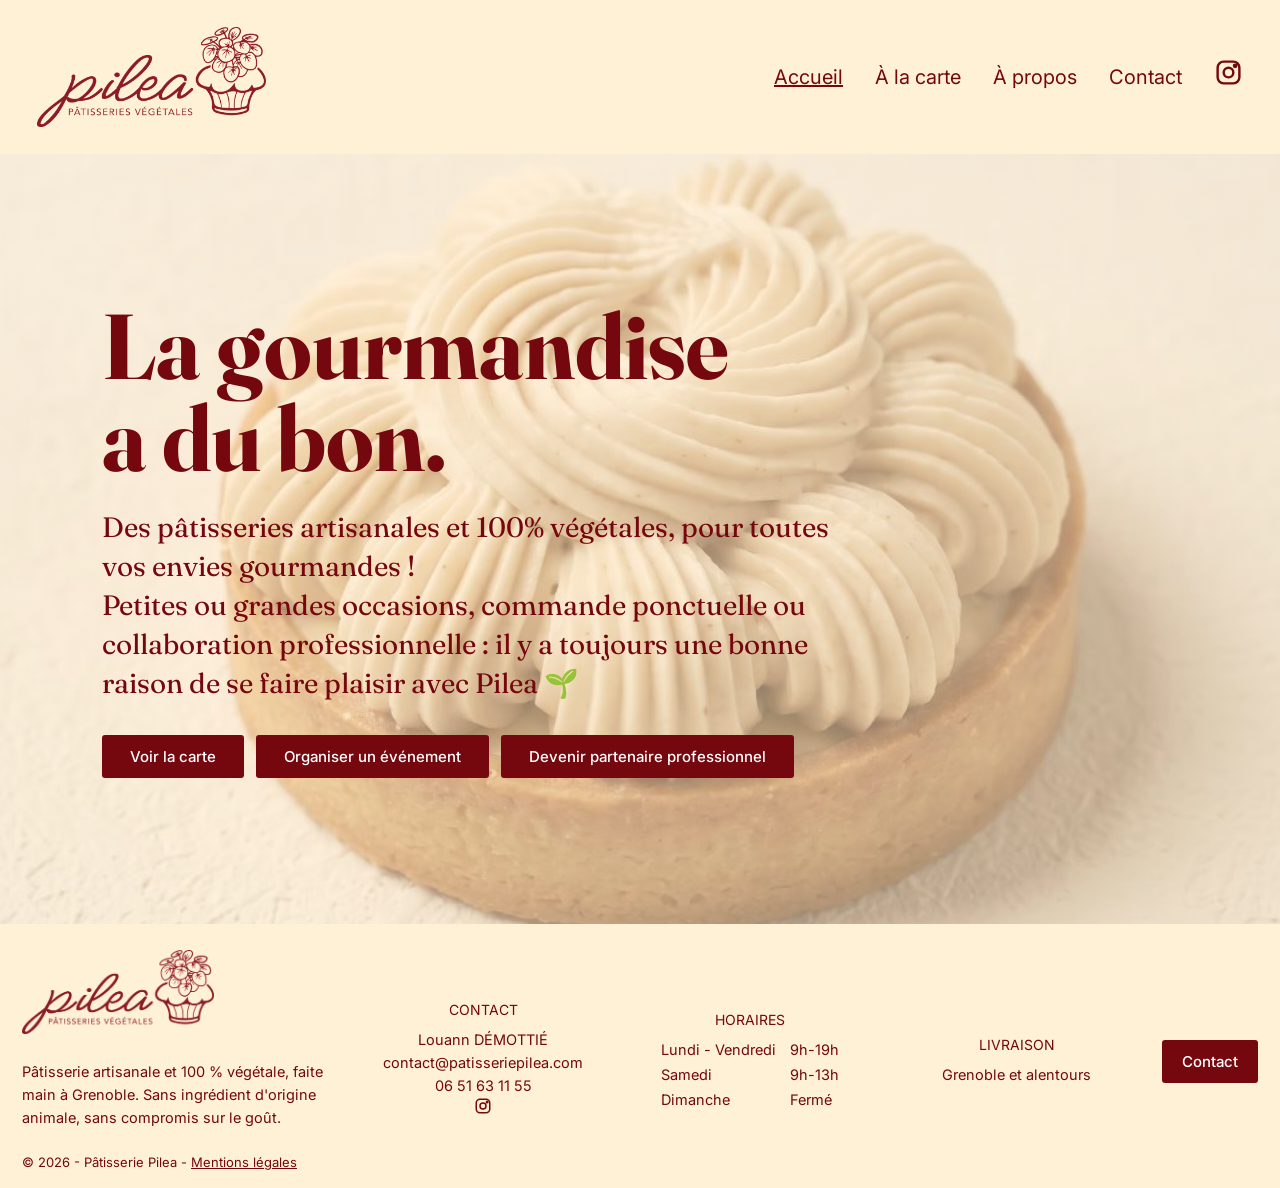
==== index.html @ 9539a6a5 "Add files via upload" ====
<!DOCTYPE html>
<html lang="fr">
<head>
  <meta charset="utf-8">
  <meta name="viewport" content="width=device-width, initial-scale=1, viewport-fit=cover">
  <title>Pâtisserie Pilea - Accueil</title>
  <link rel="stylesheet" href="https://fonts.googleapis.com/css2?family=Fraunces:opsz,wght@9..144,400;9..144,600;9..144,700&family=Inter:wght@400;500;600&display=swap">
  <link rel="stylesheet" href="style.css">
  <link rel="icon" href="favicon.ico" sizes="any">
  <link rel="icon" type="image/png" sizes="32x32" href="favicon-32.png">
  <link rel="icon" type="image/png" sizes="192x192" href="favicon-192.png">
  <link rel="apple-touch-icon" href="apple-touch-icon.png">
</head>
<body data-default-page="accueil">
  <header>
    <a class="logo" href="index.html#accueil" aria-label="Pâtisserie Pilea – retour à l'accueil"><img src="images/logo-pilea.png" alt="Pilea – Pâtisseries végétales"></a>
    <nav>
      <a href="index.html#accueil" data-p="accueil">Accueil</a>
      <a href="carte.html#carte" data-p="carte">À la carte</a>
      <a href="propos.html#apropos" data-p="apropos">À propos</a>
      <a href="contact.html#contact" data-p="contact">Contact</a>
      <a class="ig" href="https://www.instagram.com/patisserie_pilea/" aria-label="Instagram" target="_blank" rel="noopener">
        <svg viewBox="0 0 24 24" fill="none" stroke="currentColor" stroke-width="2">
          <rect x="3" y="3" width="18" height="18" rx="5"/>
          <circle cx="12" cy="12" r="4"/>
          <circle cx="17.5" cy="6.5" r="1" fill="currentColor"/>
        </svg>
      </a>
    </nav>
  </header>

  <main>
    <section class="page hero" id="accueil">
      <h1>La gourmandise<br>a du bon.</h1>
      <p>Des pâtisseries artisanales et 100% végétales, pour toutes vos envies gourmandes !<br>Petites ou grandes occasions, commande ponctuelle ou collaboration professionnelle : il y a toujours une bonne raison de se faire plaisir avec Pilea 🌱</p>
      <div class="hero-btns">
        <a class="btn" href="carte.html#carte">Voir la carte</a>
        <a class="btn" href="contact.html#contact">Organiser un événement</a>
        <a class="btn" href="contact.html#contact">Devenir partenaire professionnel</a>
      </div>
    </section>

    <section class="page" id="carte">
      <div class="menu">
        <h1 class="title" style="padding-bottom:18px">À la carte</h1>
        <p class="intro">Tarifs affichés pour la vente aux particuliers.<br>Pour les <b>professionnels</b>, merci de <b>prendre contact</b> avec moi pour recevoir le <b>catalogue B2B</b>.</p>
        <div class="carte-layout">
          <nav class="carte-nav" aria-label="Sections de la carte">
            <button type="button" data-s="all" class="on" aria-current="true">Voir tout</button>
            <button type="button" data-s="0">Gâteaux de voyage</button>
            <button type="button" data-s="1">Pâtisseries fraîches</button>
            <button type="button" data-s="2">Douceurs à tartiner</button>
            <button type="button" data-s="3">Tartes de saison</button>
          </nav>
          <div class="carte-content all">
          <section class="carte-sec" data-s="0">
            <h2>Les gâteaux de voyage</h2>
            <div class="grid" id="g1"></div>
            <div class="next-wrap"><span>Suivant</span><button type="button" class="btn next" data-go="1">Pâtisseries fraîches</button></div>
          </section>
          <section class="carte-sec" data-s="1">
            <h2>Les pâtisseries fraîches</h2>
            <div class="grid" id="g2"></div>
            <div class="next-wrap"><span>Suivant</span><button type="button" class="btn next" data-go="2">Douceurs à tartiner</button></div>
          </section>
          <section class="carte-sec" data-s="2">
            <h2>Les douceurs à tartiner</h2>
            <div class="grid" id="g4"></div>
            <div class="next-wrap"><span>Suivant</span><button type="button" class="btn next" data-go="3">Tartes de saison</button></div>
          </section>
          <section class="carte-sec" data-s="3">
            <h2>Les tartes de saison</h2>
            <div class="grid" id="g3"></div>
          </section>
          </div>
        </div>
      </div>
    </section>

    <section class="page" id="apropos">
      <div class="band"><h1 class="title">À propos</h1></div>
      <div class="split">
        <img data-k="piping" alt="Dressage d'une crème à la poche">
        <div class="txt" style="background:var(--bg)">
          <h2>L'univers de Pilea</h2>
          <p>Le Pilea est une plante qui grandit et se multiplie, symbole de mon envie de faire de Pâtisserie Pilea un <b>projet vivant</b>, appelé à grandir et <b>se partager</b>.</p>
          <p>Titulaire du CAP Pâtissier, j'ai exploré différents univers, de la boulangerie traditionnelle au coffee shop vegan, en passant par la restauration et la production à grande échelle. Ces expériences ont nourri une même envie : créer une pâtisserie qui ait du sens, <b>sans renoncer au plaisir</b>.</p>
          <p>Végétarienne pour des raisons éthiques et écologiques, j'ai découvert la pâtisserie végétale avec curiosité, mais aussi quelques appréhensions. Pourtant, j'ai vite réalisé qu'elle pouvait être tout aussi gourmande que la pâtisserie traditionnelle, et parfois même davantage ! <b>Se faire plaisir</b> tout en étant <b>en accord avec mes convictions</b>, c'est possible.</p>
        </div>
      </div>
      <div class="split band">
        <div class="txt">
          <h2 style="font-weight:400">La pâtisserie végétale :<br><b style="font-weight:700">un terrain de jeu infini</b></h2>
          <p>Avec un peu de curiosité et beaucoup de gourmandise, la pâtisserie végétale est illimitée et sans compromis.</p>
          <p>Pilea Pâtisserie, c'est <b>partager cette conviction avec vous</b>, une création après l'autre.</p>
        </div>
        <img data-k="brownie" alt="Brownies vegan">
      </div>
    </section>

    <section class="page" id="contact">
      <div class="split band">
        <form id="f">
          <label for="n">Nom *</label><input id="n" type="text" required>
          <label for="e">E-mail *</label><input id="e" type="email" required>
          <label for="t">Téléphone *</label><input id="t" type="tel" required>
          <label>Type de demande *</label>
          <div class="radios">
            <label><input type="radio" name="r" value="Particulier" required>Particulier</label>
            <label><input type="radio" name="r" value="Professionnel">Professionnel</label>
            <label><input type="radio" name="r" value="Événement">Événement</label>
          </div>
          <label for="m">Demande</label><textarea id="m" rows="5"></textarea>
          <button class="send" type="submit">Envoyer</button>
          <p id="msg" role="status" style="margin:10px 0 0"></p>
        </form>
        <img data-k="fraises" alt="Tartelettes aux fraises">
      </div>
    </section>

    <section class="page legal-wrap" id="mentions">
      <h1 class="title">Mentions légales &amp; Confidentialité</h1>
      <div class="legal">
        <p>Conformément à l'article 6 de la loi n° 2004-575 du 21 juin 2004 pour la confiance dans l'économie numérique (LCEN), voici les informations légales relatives au site <b>patisseriepilea.com</b>.</p>

        <h2>1. Éditeur du site</h2>
        <ul>
          <li>Dénomination commerciale : Pâtisserie Pilea</li>
          <li>Forme juridique : Entrepreneur individuel (EI) – micro-entreprise</li>
          <li>Nom &amp; prénom de l'entrepreneur : Louann Démottié</li>
          <li>Activité : pâtisserie artisanale 100 % végétale</li>
          <li>Adresse du siège / domicile professionnel : Boulevard Clémenceau, 38100 Grenoble, France</li>
          <li>SIREN / SIRET : 132 285 040 / 132 285 040 00011</li>
          <li>Immatriculation au Répertoire des métiers : 132 285 040 RM 38</li>
          <li>TVA : TVA non applicable, art. 293 B du Code général des impôts (CGI)</li>
          <li>Téléphone : 06 51 63 11 55</li>
          <li>Adresse e-mail : <a href="mailto:contact@patisseriepilea.com">contact@patisseriepilea.com</a></li>
          <li>Site web : <a href="https://patisseriepilea.com">https://patisseriepilea.com</a></li>
        </ul>

        <h2>2. Directeur de la publication</h2>
        <ul>
          <li>Louann Démottié, entrepreneur individuel, éditrice du site.</li>
          <li>Contact : <a href="mailto:contact@patisseriepilea.com">contact@patisseriepilea.com</a></li>
        </ul>

        <h2>3. Hébergement et nom de domaine</h2>
        <ul>
          <li>Hébergeur : GitHub, Inc. (service GitHub Pages)</li>
          <li>Adresse : 88 Colin P. Kelly Jr. Street, San Francisco, CA 94107, États-Unis</li>
          <li>Téléphone : +1 877 448 4820</li>
          <li>Site web : <a href="https://pages.github.com">https://pages.github.com</a></li>
          <li>Nom de domaine et messagerie : OVH SAS, 2 rue Kellermann, 59100 Roubaix, France – <a href="https://www.ovhcloud.com">https://www.ovhcloud.com</a></li>
        </ul>

        <h2>4. Propriété intellectuelle</h2>
        <p>L'ensemble des contenus de ce site (textes, photographies, visuels, logo, mise en page) est protégé par le droit d'auteur. Sauf mention contraire, tous droits sont réservés à Pâtisserie Pilea. Toute reproduction, représentation, modification ou diffusion, totale ou partielle, sans autorisation écrite préalable est interdite.</p>

        <h2>5. Protection des données personnelles (RGPD)</h2>
        <p>Conformément au Règlement général sur la protection des données (RGPD) et à la loi « Informatique et Libertés » du 6 janvier 1978 modifiée :</p>
        <ul>
          <li>Responsable du traitement : Pâtisserie Pilea, représentée par Louann Démottié (<a href="mailto:contact@patisseriepilea.com">contact@patisseriepilea.com</a>).</li>
          <li>Données collectées : via le formulaire de contact, votre nom, votre adresse e-mail, votre numéro de téléphone, le type de demande et le contenu de votre message.</li>
          <li>Finalités : répondre à vos demandes, établir des devis et des contrats, et assurer le suivi de la relation client.</li>
          <li>Base légale : votre consentement (envoi volontaire du formulaire) et, lorsque vous demandez un devis ou une commande, l'exécution de mesures précontractuelles prises à votre demande.</li>
          <li>Conservation : les données sont conservées le temps nécessaire au traitement de votre demande, puis au maximum 3 ans après le dernier contact pour les prospects, ou selon les obligations légales pour les documents comptables.</li>
          <li>Destinataires : aucune donnée personnelle n'est vendue ni cédée à des tiers. Elles sont accessibles uniquement à Pâtisserie Pilea et à ses prestataires techniques strictement nécessaires : le service d'acheminement du formulaire (FormSubmit) et la messagerie OVH. Certains prestataires peuvent être situés hors de l'Union européenne ; les transferts sont alors encadrés conformément au RGPD.</li>
          <li>Vos droits : vous disposez d'un droit d'accès, de rectification, d'effacement, de limitation du traitement, d'opposition, de portabilité de vos données, ainsi que du droit de retirer votre consentement à tout moment et de définir des directives sur le sort de vos données après votre décès. Pour exercer ces droits, écrivez à : <a href="mailto:contact@patisseriepilea.com">contact@patisseriepilea.com</a>. Une réponse vous sera apportée dans un délai maximal d'un mois.</li>
          <li>Réclamation : si vous estimez que vos droits ne sont pas respectés, vous pouvez adresser une réclamation à la CNIL (Commission nationale de l'informatique et des libertés), 3 place de Fontenoy, TSA 80715, 75334 Paris Cedex 07, sur <a href="https://www.cnil.fr">cnil.fr</a>.</li>
        </ul>

        <h2>6. Cookies et services tiers</h2>
        <ul>
          <li>Ce site n'utilise aucun cookie publicitaire, de suivi ou de mesure d'audience.</li>
          <li>Les polices de caractères sont chargées depuis le service Google Fonts, ce qui transmet votre adresse IP à Google lors de la consultation du site.</li>
          <li>Comme tout hébergeur, GitHub peut enregistrer des données techniques de connexion (adresse IP, date et heure de consultation).</li>
          <li>Le site contient des liens vers des sites tiers (par exemple Instagram), dont Pâtisserie Pilea n'est pas responsable du contenu ni des pratiques de confidentialité.</li>
        </ul>

        <h2>7. Médiation de la consommation</h2>
        <p>Conformément aux articles L.611-1 et suivants du Code de la consommation, tout consommateur a le droit de recourir gratuitement à un médiateur de la consommation en vue de la résolution amiable d'un litige qui l'oppose à un professionnel. Médiateur désigné : [nom, adresse postale et site web du médiateur à compléter].</p>

        <h2>8. Droit applicable</h2>
        <p>Le présent site et ses mentions légales sont soumis au droit français. Pour toute question relative à ces mentions, vous pouvez écrire à <a href="mailto:contact@patisseriepilea.com">contact@patisseriepilea.com</a>.</p>
        <p>Dernière mise à jour : 12 novembre 2026.</p>
      </div>
    </section>
  </main>

  <footer>
    <div>
      <a class="logo" href="index.html#accueil" aria-label="Pâtisserie Pilea – retour à l'accueil"><img src="images/logo-pilea.png" alt="Pilea – Pâtisseries végétales"></a>
      <p>Pâtisserie artisanale et 100 % végétale, faite main à Grenoble. Sans ingrédient d'origine animale, sans compromis sur le goût.</p>
    </div>
    <div class="c">
      <h4>CONTACT</h4>
      Louann DÉMOTTIÉ<br>
      <a href="mailto:contact@patisseriepilea.com" style="text-decoration:none">contact@patisseriepilea.com</a><br>
      06 51 63 11 55<br>
      <a class="ig" href="https://www.instagram.com/patisserie_pilea/" aria-label="Instagram" target="_blank" rel="noopener">
        <svg viewBox="0 0 24 24" fill="none" stroke="currentColor" stroke-width="2">
          <rect x="3" y="3" width="18" height="18" rx="5"/>
          <circle cx="12" cy="12" r="4"/>
          <circle cx="17.5" cy="6.5" r="1" fill="currentColor"/>
        </svg>
      </a>
    </div>
    <div>
      <h4>HORAIRES</h4>
      <div class="hrs">
        <span>Lundi - Vendredi</span><span>9h-19h</span>
        <span>Samedi</span><span>9h-13h</span>
        <span>Dimanche</span><span>Fermé</span>
      </div>
    </div>
    <div class="c">
      <h4>LIVRAISON</h4>Grenoble et alentours
    </div>
    <a class="btn fbtn" href="contact.html#contact">Contact</a>
    <div class="copy">© 2026 - Pâtisserie Pilea - <a href="index.html#mentions">Mentions légales</a></div>
  </footer>

  <script src="script.js"></script>
</body>
</html>
---- style.css ----
:root {
--bg: #FFFAF2;
--cream: #FFF1D6;
--wine: #75070F;
--rose: #EFC6C6;
--soft: #9B3A40;
color-scheme: light;
box-sizing: border-box;
padding-top: env(safe-area-inset-top, 0px);
padding-bottom: env(safe-area-inset-bottom, 0px);
}

html {
scroll-padding-top: env(safe-area-inset-top, 0px);
}

*, *:before, *:after {
box-sizing: inherit;
}

body {
margin: 0;
background: var(--bg);
color: var(--wine);
font: 16px/1.6 Inter, Arial, sans-serif;
}

h1, h2, h3, .logo {
font-family: Fraunces, Georgia, serif;
margin: 0;
}

a {
color: inherit;
}

header {
background: var(--cream);
display: flex;
justify-content: space-between;
align-items: center;
gap: 16px;
flex-wrap: wrap;
padding: 27px 37px;
}

.logo {
font-size: 48px;
font-weight: 700;
text-decoration: none;
line-height: 1.1;
display: block;
}

.logo img {
display: block;
height: 100px;
width: auto;
max-width: 100%;
}

.tag {
font: 500 16px Inter;
letter-spacing: .2em;
text-transform: uppercase;
display: block;
}

nav {
display: flex;
gap: 32px;
align-items: center;
font-size: 20px;
}

nav a {
text-decoration: none;
}

nav a.on {
text-decoration: underline;
}

nav svg, .ig svg {
width: 29px;
height: 29px;
}

.page:not(.on) {
display: none;
}

.page.on {
display: block;
}

.band {
background: var(--wine);
color: #fff;
}

.hero {
background: var(--cream) center 35%/cover no-repeat;
min-height: max(calc(100vh - 130px), 60vw);
min-height: max(calc(100svh - 130px), 60vw);
flex-direction: column;
justify-content: center;
padding: 64px 8vw;
}

.hero.on {
display: flex;
}

.hero h1 {
font-size: clamp(38px, 8vw, 92px);
line-height: 1;
font-weight: 700;
}

.hero p {
font: 400 clamp(20px, 2.6vw, 28px)/1.4 Fraunces, serif;
max-width: 26em;
margin: 24px 0 32px;
}

.btn {
display: inline-block;
background: var(--wine);
color: #fff;
border: 0;
padding: 12px 28px;
font: 500 15px Inter;
border-radius: 3px;
text-decoration: none;
cursor: pointer;
align-self: flex-start;
}

.hero-btns {
display: flex;
flex-wrap: wrap;
gap: 12px;
}

.btn:focus-visible, input:focus-visible, textarea:focus-visible, nav a:focus-visible {
outline: 2px solid var(--rose);
outline-offset: 2px;
}

.title {
font-size: clamp(36px, 5vw, 52px);
text-align: center;
padding: 42px 16px;
font-weight: 700;
}

.split {
display: grid;
grid-template-columns: 1fr 1fr;
}

.split > * {
min-height: 340px;
}

.split img {
width: 100%;
height: 100%;
object-fit: cover;
display: block;
}

.txt {
display: flex;
flex-direction: column;
justify-content: center;
align-items: center;
text-align: center;
padding: 40px 8%;
gap: 14px;
}

.txt p {
margin: 0;
max-width: 34em;
}

.txt h2 {
font-size: clamp(28px, 3.4vw, 40px);
}

.txt p {
font-size: 17px;
line-height: 1.55;
}

#apropos .band .title {
padding: 22px 16px;
}

.menu {
max-width: 1360px;
margin: 0 auto;
padding: 0 24px 60px;
text-align: center;
}

.menu .intro {
color: var(--soft);
font-weight: 600;
font-size: 18px;
margin: 0 0 6px;
}

.menu h2 {
font-size: 28px;
margin-top: 44px;
margin-bottom: 28px;
}

.menu .sub {
color: var(--soft);
font-size: 14px;
max-width: 50em;
margin: 4px auto 20px;
}

.grid {
display: grid;
grid-template-columns: repeat(auto-fill, minmax(250px, 1fr));
gap: 22px;
text-align: left;
}

/* Menu de la carte : liste de sections à gauche, produits à droite */
.carte-layout {
display: grid;
grid-template-columns: 210px 1fr;
gap: 0 28px;
text-align: left;
margin-top: 28px;
}

.carte-nav {
display: flex;
flex-direction: column;
align-items: flex-start;
gap: 6px;
align-self: start;
position: sticky;
top: 20px;
padding: 4px 18px 4px 0;
border-right: 1px dotted var(--wine);
min-height: 260px;
}

.carte-nav button {
background: none;
border: 0;
padding: 7px 0;
color: var(--wine);
font: 400 18px/1.3 Inter, Arial, sans-serif;
text-align: left;
cursor: pointer;
}

.carte-nav button:hover {
text-decoration: underline;
}

.carte-nav button.on {
font-weight: 700;
}

.carte-nav button:focus-visible, .next:focus-visible {
outline: 2px solid var(--rose);
outline-offset: 2px;
}

.carte-content .carte-sec:first-child h2, .carte-content:not(.all) h2 {
margin-top: 0;
}

.carte-content h2 {
text-align: left;
}

.next-wrap {
display: flex;
flex-direction: column;
align-items: center;
gap: 10px;
padding: 36px 0 10px;
font-size: 17px;
}

.next-wrap .next {
align-self: center;
padding: 16px 28px;
font-size: 18px;
}

.carte-content.all .next-wrap {
display: none;
}

/* Cartes produits : même espacements qu'avant, mais sans bulle ni encadré */
.card {
display: flex;
flex-direction: column;
align-items: flex-start;
gap: 8px;
background: none;
border: 0;
border-radius: 0;
padding: 0 0 22px;
}

.card img {
display: block;
width: 100%;
aspect-ratio: 1;
object-fit: cover;
border-radius: 0;
}

.card h3 {
font-size: 18px;
margin-top: 6px;
}

.card p {
margin: 0;
font-size: 14.5px;
}

/* Espace entre le libellé (ex. « Lot de 6 ») et son prix */
.card p b {
margin-left: 14px;
}

.badge {
background: var(--rose);
border-radius: 99px;
padding: 2px 13px;
font-size: 13px;
}

.price {
font-weight: 600;
}

form {
display: flex;
flex-direction: column;
gap: 6px;
padding: 36px 8%;
font-size: 15px;
}

label {
margin-top: 12px;
}

input[type=text], input[type=email], input[type=tel], textarea {
width: 100%;
background: transparent;
border: 1px solid rgba(255, 255, 255, .45);
color: #fff;
padding: 11px;
font: inherit;
font-size: 16px;
}

.radios {
display: flex;
gap: 22px;
flex-wrap: wrap;
}

.radios label {
margin: 0;
display: flex;
gap: 7px;
align-items: center;
}

.send {
background: var(--bg);
color: var(--wine);
border: 0;
padding: 11px;
margin-top: 20px;
font: inherit;
cursor: pointer;
}

.legal {
max-width: 900px;
margin: 0 auto;
padding: 40px 24px 70px;
font-size: 15px;
color: #fff;
}

.legal h2 {
font: 600 16px Inter;
margin: 26px 0 8px;
}

.legal ul {
margin: 0;
padding-left: 22px;
}

.legal-wrap {
background: var(--wine);
}

.legal-wrap .title {
color:#fff2db;
text-align: left;
max-width: 900px;
margin: 0 auto;
padding: 42px 24px 0;
}

footer {
background: var(--cream);
display: grid;
grid-template-columns: 1.3fr 1fr 1fr 1fr auto;
gap: 24px;
align-items: start;
padding: 26px 22px 16px;
font-size: 14.5px;
}

footer h4 {
font: 400 14px Inter;
margin: 0 0 10px;
text-align: center;
}

footer .logo img {
height: 84px;
margin-bottom: 26px;
}

footer .ig svg {
width: 18px;
height: 18px;
}

footer p {
margin: 6px 0 0;
}

.c {
text-align: center;
}

.hrs {
display: grid;
grid-template-columns: auto auto;
gap: 2px 14px;
justify-content: center;
}

.copy {
grid-column: 1/-1;
font-size: 13px;
}

/* Bandeau du bas (ordinateur) : copyright sous le texte à gauche,
   Contact / Horaires / Livraison / bouton centrés verticalement */
@media (min-width: 761px) {
#apropos {
--blk: clamp(480px, calc(100svh - 330px), 640px);
}
#apropos .split > img {
height: var(--blk);
min-height: 0;
}
#apropos .split > .txt {
min-height: var(--blk);
padding: 28px 6%;
}
#apropos .txt {
gap: 12px;
}
#apropos .txt p {
font-size: clamp(15px, 1.2vw, 17px);
line-height: 1.5;
}
#apropos .txt h2 {
font-size: clamp(26px, 2.8vw, 36px);
}
footer {
row-gap: 0;
}
footer > div:nth-child(1) {
grid-column: 1;
grid-row: 1;
}
footer > .copy {
grid-column: 1;
grid-row: 2;
margin-top: 22px;
}
footer > div:nth-child(n+2):not(.copy), footer > .fbtn {
grid-row: 1 / span 2;
align-self: center;
}
}

.fbtn {
padding: 12px 20px;
}

@media(max-width: 760px) {
.carte-layout {
grid-template-columns: 1fr;
gap: 0;
margin-top: 18px;
}
.carte-nav {
position: static;
flex-direction: row;
flex-wrap: wrap;
gap: 6px 8px;
padding: 0 0 16px;
min-height: 0;
border-right: 0;
border-bottom: 1px dotted var(--wine);
margin-bottom: 20px;
}
.carte-nav button {
padding: 8px 14px;
font-size: 15px;
border: 1px solid var(--wine);
border-radius: 99px;
}
.carte-nav button.on {
background: var(--wine);
color: #fff;
}
.next-wrap .next {
font-size: 16px;
padding: 14px 20px;
}
.hero-btns {
display: grid;
grid-template-columns: repeat(3, 1fr);
gap: 8px;
}
.hero-btns .btn {
align-self: stretch;
display: flex;
align-items: center;
justify-content: center;
text-align: center;
padding: 12px 6px;
font-size: 13px;
line-height: 1.25;
min-height: 52px;
}
header {
justify-content: center;
text-align: center;
padding: 18px 14px;
}
.logo img {
height: 62px;
}
footer .logo img {
height: 70px;
}
.tag {
font-size: 10.5px;
letter-spacing: .12em;
}
nav {
gap: 10px 18px;
flex-wrap: wrap;
font-size: 16px;
justify-content: center;
}
.hero {
padding: 48px 6vw;
background-position: 50% center;
}
.split > * {
min-height: 240px;
}
#apropos .split > img {
height: auto;
min-height: 0;
aspect-ratio: 4 / 3;
}
#apropos .split > .txt {
min-height: 0;
padding: 36px 7%;
}
.txt p {
font-size: 16px;
}
.txt {
padding: 32px 7%;
}
form {
padding: 28px 6%;
}
.menu {
padding: 0 14px 50px;
}
.split {
grid-template-columns: 1fr;
}
footer {
grid-template-columns: 1fr;
}
.fbtn {
justify-self: start;
}
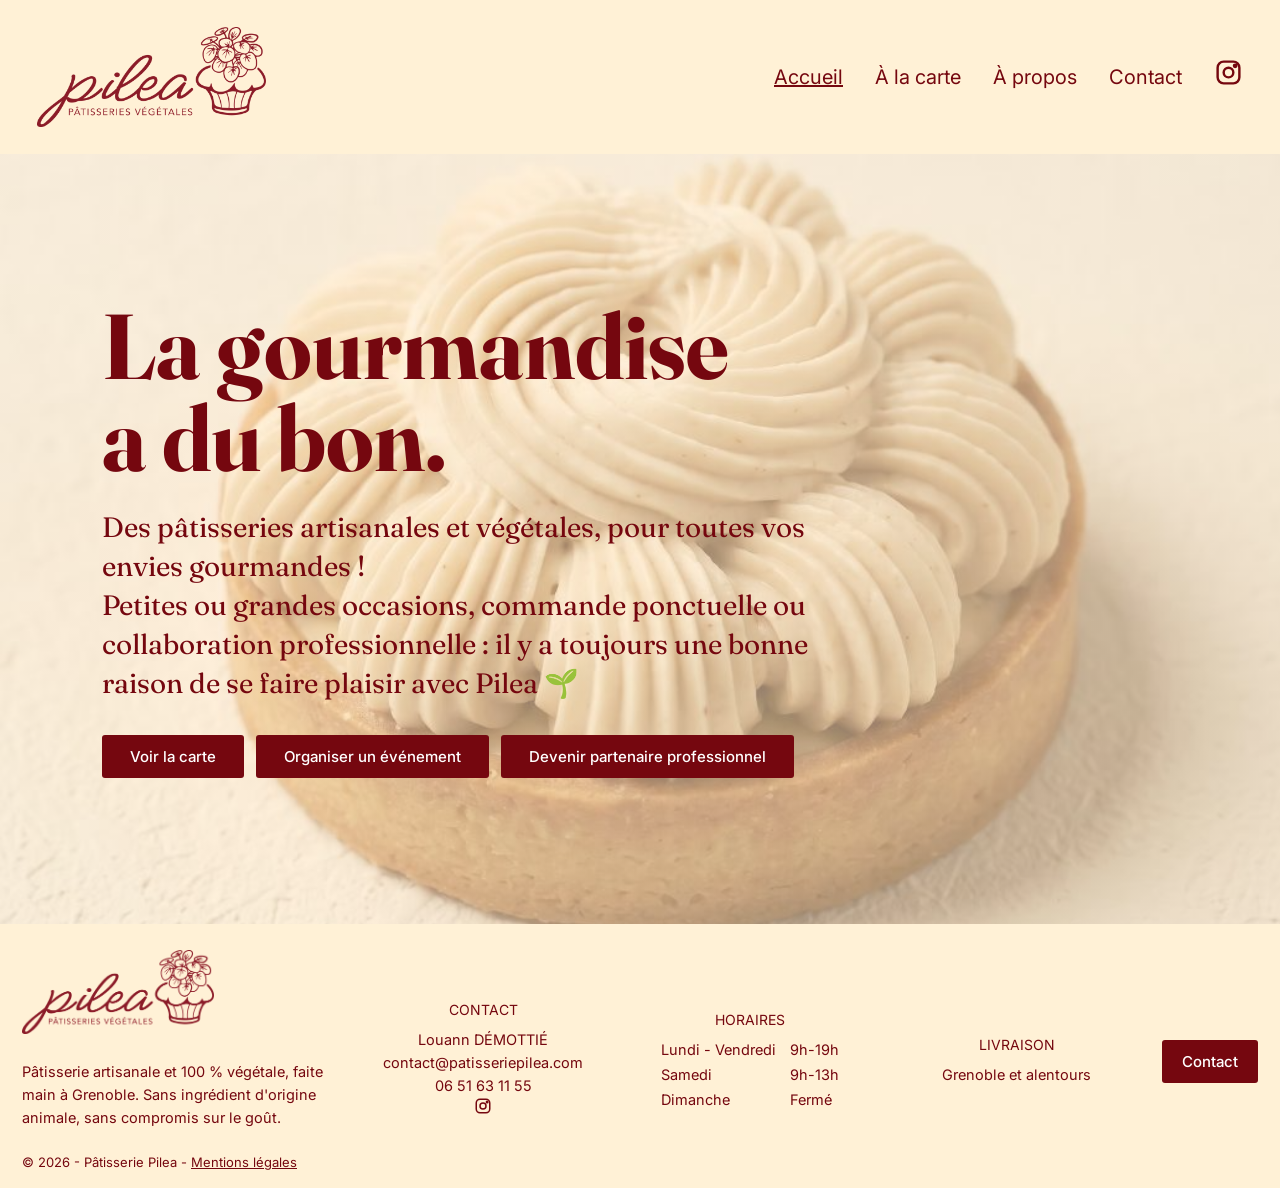
==== commit d9500d85: "Update index.html" ====
--- a/index.html
+++ b/index.html
@@ -32,7 +32,7 @@
   <main>
     <section class="page hero" id="accueil">
       <h1>La gourmandise<br>a du bon.</h1>
-      <p>Des pâtisseries artisanales et 100% végétales, pour toutes vos envies gourmandes !<br>Petites ou grandes occasions, commande ponctuelle ou collaboration professionnelle : il y a toujours une bonne raison de se faire plaisir avec Pilea 🌱</p>
+      <p>Des pâtisseries artisanales et végétales, pour toutes vos envies gourmandes !<br>Petites ou grandes occasions, commande ponctuelle ou collaboration professionnelle : il y a toujours une bonne raison de se faire plaisir avec Pilea 🌱</p>
       <div class="hero-btns">
         <a class="btn" href="carte.html#carte">Voir la carte</a>
         <a class="btn" href="contact.html#contact">Organiser un événement</a>
@@ -42,34 +42,40 @@
 
     <section class="page" id="carte">
       <div class="menu">
-        <h1 class="title" style="padding-bottom:18px">À la carte</h1>
-        <p class="intro">Tarifs affichés pour la vente aux particuliers.<br>Pour les <b>professionnels</b>, merci de <b>prendre contact</b> avec moi pour recevoir le <b>catalogue B2B</b>.</p>
+        <h1 class="title">À la carte</h1>
+        <p class="intro">Tarifs destinés à la vente aux particuliers.<br>Pour les <b>professionnels</b>, merci de me contacter pour recevoir votre <b>catalogue B2B</b>.</p>
         <div class="carte-layout">
           <nav class="carte-nav" aria-label="Sections de la carte">
             <button type="button" data-s="all" class="on" aria-current="true">Voir tout</button>
+            <button type="button" data-s="nouv">Nouveautés</button>
             <button type="button" data-s="0">Gâteaux de voyage</button>
             <button type="button" data-s="1">Pâtisseries fraîches</button>
             <button type="button" data-s="2">Douceurs à tartiner</button>
             <button type="button" data-s="3">Tartes de saison</button>
           </nav>
           <div class="carte-content all">
+          <section class="carte-sec" data-s="nouv">
+            <h2>Nouveautés</h2>
+            <div class="grid" id="g0"></div>
+            <div class="next-wrap"><span>Suivant</span><button type="button" class="btn next" data-go="0">Gâteaux de voyage</button></div>
+          </section>
           <section class="carte-sec" data-s="0">
-            <h2>Les gâteaux de voyage</h2>
+            <h2>Gâteaux de voyage</h2>
             <div class="grid" id="g1"></div>
             <div class="next-wrap"><span>Suivant</span><button type="button" class="btn next" data-go="1">Pâtisseries fraîches</button></div>
           </section>
           <section class="carte-sec" data-s="1">
-            <h2>Les pâtisseries fraîches</h2>
+            <h2>Pâtisseries fraîches</h2>
             <div class="grid" id="g2"></div>
             <div class="next-wrap"><span>Suivant</span><button type="button" class="btn next" data-go="2">Douceurs à tartiner</button></div>
           </section>
           <section class="carte-sec" data-s="2">
-            <h2>Les douceurs à tartiner</h2>
+            <h2>Douceurs à tartiner</h2>
             <div class="grid" id="g4"></div>
             <div class="next-wrap"><span>Suivant</span><button type="button" class="btn next" data-go="3">Tartes de saison</button></div>
           </section>
           <section class="carte-sec" data-s="3">
-            <h2>Les tartes de saison</h2>
+            <h2>Tartes de saison</h2>
             <div class="grid" id="g3"></div>
           </section>
           </div>
--- a/style.css
+++ b/style.css
@@ -196,7 +196,7 @@
 }
 
 #apropos .band .title {
-padding: 22px 16px;
+padding: clamp(30px, 3.4vw, 46px) 16px;
 }
 
 .menu {
@@ -206,11 +206,18 @@
 text-align: center;
 }
 
+.menu .title {
+text-align: left;
+padding: 56px 0 22px;
+}
+
 .menu .intro {
-color: var(--soft);
-font-weight: 600;
+text-align: left;
+color: var(--wine);
+font-weight: 400;
 font-size: 18px;
-margin: 0 0 6px;
+line-height: 1.6;
+margin: 0 0 52px;
 }
 
 .menu h2 {
@@ -239,7 +246,7 @@
 grid-template-columns: 210px 1fr;
 gap: 0 28px;
 text-align: left;
-margin-top: 28px;
+margin-top: 0;
 }
 
 .carte-nav {
@@ -325,9 +332,28 @@
 border-radius: 0;
 }
 
+a.card {
+color: inherit;
+text-decoration: none;
+cursor: pointer;
+}
+
 .card h3 {
 font-size: 18px;
 margin-top: 6px;
+}
+
+a.card:hover h3 {
+text-decoration: underline;
+}
+
+a.card:focus-visible {
+outline: 2px solid var(--rose);
+outline-offset: 4px;
+}
+
+.card .price {
+font-size: 15px;
 }
 
 .card p {
@@ -475,27 +501,7 @@
 /* Bandeau du bas (ordinateur) : copyright sous le texte à gauche,
    Contact / Horaires / Livraison / bouton centrés verticalement */
 @media (min-width: 761px) {
-#apropos {
---blk: clamp(480px, calc(100svh - 330px), 640px);
-}
-#apropos .split > img {
-height: var(--blk);
-min-height: 0;
-}
-#apropos .split > .txt {
-min-height: var(--blk);
-padding: 28px 6%;
-}
-#apropos .txt {
-gap: 12px;
-}
-#apropos .txt p {
-font-size: clamp(15px, 1.2vw, 17px);
-line-height: 1.5;
-}
-#apropos .txt h2 {
-font-size: clamp(26px, 2.8vw, 36px);
-}
+
 footer {
 row-gap: 0;
 }
@@ -519,15 +525,23 @@
 }
 
 @media(max-width: 760px) {
+.menu .title {
+padding: 36px 0 16px;
+}
+.menu .intro {
+font-size: 16px;
+margin-bottom: 30px;
+}
 .carte-layout {
 grid-template-columns: 1fr;
 gap: 0;
-margin-top: 18px;
+margin-top: 0;
 }
 .carte-nav {
 position: static;
 flex-direction: row;
 flex-wrap: wrap;
+justify-content: flex-start;
 gap: 6px 8px;
 padding: 0 0 16px;
 min-height: 0;
@@ -593,6 +607,34 @@
 .split > * {
 min-height: 240px;
 }
+.txt p {
+font-size: 16px;
+}
+.txt {
+padding: 32px 7%;
+}
+form {
+padding: 28px 6%;
+}
+.menu {
+padding: 0 14px 50px;
+}
+.split {
+grid-template-columns: 1fr;
+}
+footer {
+grid-template-columns: 1fr;
+}
+.fbtn {
+justify-self: start;
+}
+}
+
+/* À propos : blocs carrés, tous de la même taille */
+@media (max-width: 1099px) {
+#apropos .split {
+grid-template-columns: 1fr;
+}
 #apropos .split > img {
 height: auto;
 min-height: 0;
@@ -600,26 +642,242 @@
 }
 #apropos .split > .txt {
 min-height: 0;
+padding: 44px 8%;
+}
+}
+
+@media (max-width: 600px) {
+#apropos .split > img {
+aspect-ratio: 1 / 1;
+}
+#apropos .split > .txt {
 padding: 36px 7%;
 }
-.txt p {
-font-size: 16px;
-}
-.txt {
-padding: 32px 7%;
-}
-form {
-padding: 28px 6%;
-}
-.menu {
-padding: 0 14px 50px;
-}
-.split {
+}
+
+@media (min-width: 1100px) {
+#apropos {
+--s: 50vw;
+}
+#apropos .split {
+grid-template-columns: minmax(0, 1fr) minmax(0, 1fr);
+}
+#apropos .split > * {
+min-width: 0;
+width: 100%;
+height: auto;
+min-height: 0;
+aspect-ratio: 1 / 1;
+}
+#apropos .split > .txt {
+padding: 0 6%;
+gap: 14px;
+}
+#apropos .txt p {
+font-size: clamp(15px, calc(var(--s) * 0.026), 22px);
+line-height: 1.5;
+max-width: 36em;
+}
+#apropos .txt h2 {
+font-size: clamp(26px, calc(var(--s) * 0.056), 52px);
+}
+}
+
+/* Titre et description de « À la carte » : alignés sur le trait pointillé du menu */
+@media (min-width: 761px) {
+.menu .title, .menu .intro {
+margin-left: 210px;
+}
+}
+
+/* Fiche produit */
+.prod {
+max-width: 1100px;
+margin: 0 auto;
+padding: 24px 24px 80px;
+text-align: left;
+}
+
+.back {
+display: inline-flex;
+align-items: center;
+justify-content: center;
+width: 46px;
+height: 46px;
+margin-left: -12px;
+border-radius: 50%;
+color: var(--wine);
+}
+
+.back:hover {
+background: var(--rose);
+}
+
+.back:focus-visible {
+outline: 2px solid var(--wine);
+outline-offset: 2px;
+}
+
+.back svg, .tags svg, .deliv svg {
+fill: none;
+stroke: currentColor;
+stroke-linecap: round;
+stroke-linejoin: round;
+}
+
+.back svg {
+width: 26px;
+height: 26px;
+stroke-width: 2;
+}
+
+.prod-grid {
+display: grid;
+grid-template-columns: minmax(0, 1fr) minmax(0, 1fr);
+gap: 56px;
+align-items: start;
+margin-top: 14px;
+}
+
+.prod-img {
+display: block;
+width: 100%;
+aspect-ratio: 1;
+object-fit: cover;
+}
+
+.prod-info {
+display: flex;
+flex-direction: column;
+gap: 18px;
+}
+
+.prod-info h1 {
+align-self: flex-start;
+font-size: clamp(30px, 3.6vw, 44px);
+font-weight: 700;
+line-height: 1.15;
+padding-bottom: 10px;
+border-bottom: 2px solid var(--wine);
+}
+
+.prod-info p {
+margin: 0;
+font-size: 17px;
+line-height: 1.65;
+}
+
+.prod-info p.strong {
+font-weight: 600;
+}
+
+.tags {
+display: flex;
+flex-wrap: wrap;
+gap: 10px 24px;
+margin: 0;
+padding: 0;
+list-style: none;
+}
+
+.tags li {
+display: flex;
+align-items: center;
+gap: 8px;
+font-size: 15px;
+font-weight: 600;
+}
+
+.tags svg {
+flex: none;
+width: 22px;
+height: 22px;
+stroke-width: 1.6;
+}
+
+.deliv {
+display: grid;
+grid-template-columns: 1fr 1fr;
+gap: 16px 20px;
+padding: 18px 20px;
+border: 1px solid rgba(117, 7, 15, .22);
+border-radius: 12px;
+background: rgba(255, 241, 214, .55);
+}
+
+.deliv > div {
+display: flex;
+align-items: center;
+gap: 12px;
+}
+
+.deliv svg {
+flex: none;
+width: 40px;
+height: 40px;
+padding: 8px;
+border-radius: 10px;
+background: #fff;
+stroke-width: 1.6;
+}
+
+.prod-info .deliv p {
+font-size: 14.5px;
+line-height: 1.35;
+}
+
+.deliv b, .deliv span {
+display: block;
+}
+
+.deliv b {
+font-size: 15px;
+}
+
+.prod-sub {
+margin-top: 6px;
+font-size: 22px;
+}
+
+.prices {
+max-width: 380px;
+margin: -6px 0 0;
+padding: 0;
+list-style: none;
+}
+
+.prices li {
+display: flex;
+justify-content: space-between;
+gap: 16px;
+padding: 9px 0;
+border-bottom: 1px dotted var(--wine);
+font-size: 17px;
+}
+
+.prod-info p.prod-price {
+margin-top: -6px;
+font-size: 26px;
+font-weight: 700;
+}
+
+.prod-info .btn {
+align-self: flex-start;
+margin-top: 8px;
+}
+
+@media (max-width: 760px) {
+.prod {
+padding: 10px 14px 56px;
+}
+.prod-grid {
 grid-template-columns: 1fr;
-}
-footer {
+gap: 24px;
+}
+.deliv {
 grid-template-columns: 1fr;
 }
-.fbtn {
-justify-self: start;
-}
+.prices {
+max-width: none;
+}
+}
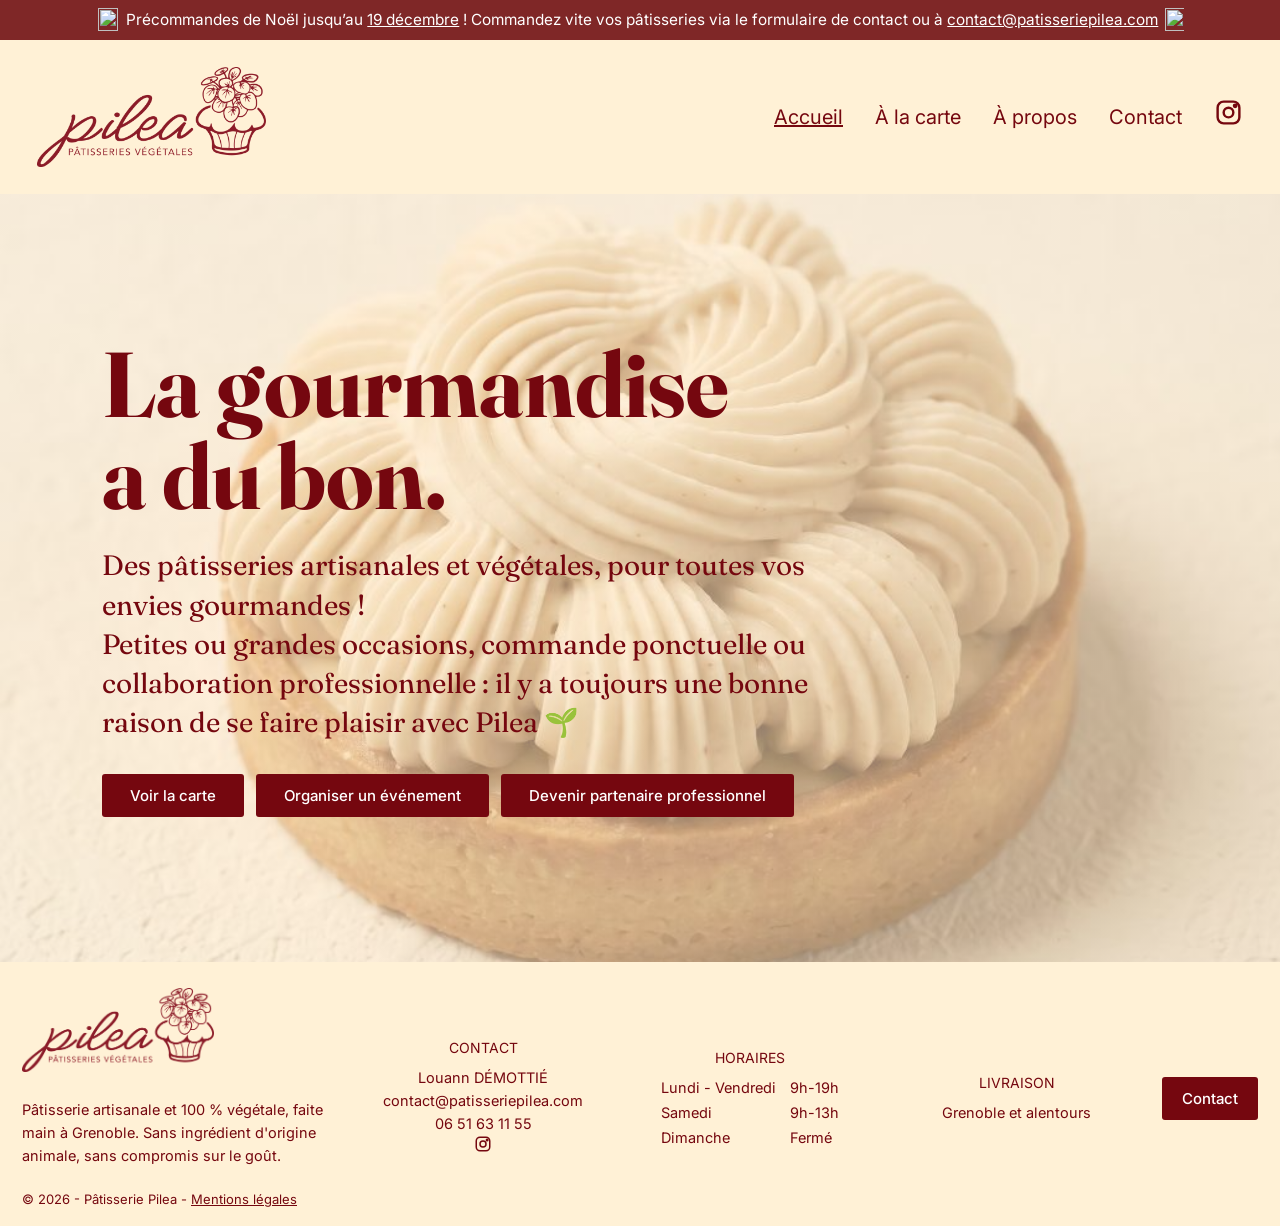
==== commit eda0ceb4: "Add files via upload" ====
--- a/index.html
+++ b/index.html
@@ -5,13 +5,16 @@
   <meta name="viewport" content="width=device-width, initial-scale=1, viewport-fit=cover">
   <title>Pâtisserie Pilea - Accueil</title>
   <link rel="stylesheet" href="https://fonts.googleapis.com/css2?family=Fraunces:opsz,wght@9..144,400;9..144,600;9..144,700&family=Inter:wght@400;500;600&display=swap">
-  <link rel="stylesheet" href="style.css">
+  <link rel="stylesheet" href="style.css?v=20261128">
   <link rel="icon" href="favicon.ico" sizes="any">
   <link rel="icon" type="image/png" sizes="32x32" href="favicon-32.png">
   <link rel="icon" type="image/png" sizes="192x192" href="favicon-192.png">
   <link rel="apple-touch-icon" href="apple-touch-icon.png">
 </head>
 <body data-default-page="accueil">
+  <div class="topbar" role="region" aria-label="Annonce">
+    <p><span class="nb"><img class="ico ico-start" src="images/icon-attention.png" alt="" width="30" height="30">Précommandes de Noël</span> jusqu’au <a href="contact.html#contact">19 décembre</a>&nbsp;! Commandez vite vos pâtisseries via le formulaire de contact ou à <span class="nb"><a href="mailto:contact@patisseriepilea.com">contact@patisseriepilea.com</a><img class="ico ico-end" src="images/icon-pain-epices.png" alt="" width="24" height="30"></span></p>
+  </div>
   <header>
     <a class="logo" href="index.html#accueil" aria-label="Pâtisserie Pilea – retour à l'accueil"><img src="images/logo-pilea.png" alt="Pilea – Pâtisseries végétales"></a>
     <nav>
@@ -41,13 +44,16 @@
     </section>
 
     <section class="page" id="carte">
+      <div class="band carte-band">
+        <div class="strip" aria-hidden="true"><img src="images/bandeau_pumpkin.jpg" alt="" width="360" height="360" loading="lazy" decoding="async"><img src="images/bandeau_caramel.jpg" alt="" width="360" height="360" loading="lazy" decoding="async"><img src="images/bandeau_fruits.jpg" alt="" width="360" height="360" loading="lazy" decoding="async"><img src="images/bandeau_cinnamon.jpg" alt="" width="360" height="360" loading="lazy" decoding="async"><img src="images/bandeau_entremet.jpg" alt="" width="360" height="360" loading="lazy" decoding="async"><img src="images/bandeau_muffin.jpg" alt="" width="360" height="360" loading="lazy" decoding="async"><img src="images/bandeau_cheesecake.jpg" alt="" width="360" height="360" loading="lazy" decoding="async"><img src="images/bandeau_banana.jpg" alt="" width="360" height="360" loading="lazy" decoding="async"><img src="images/bandeau_amandine.jpg" alt="" width="360" height="360" loading="lazy" decoding="async"><img src="images/bandeau_pumpkin.jpg" alt="" width="360" height="360" loading="lazy" decoding="async"><img src="images/bandeau_caramel.jpg" alt="" width="360" height="360" loading="lazy" decoding="async"><img src="images/bandeau_fruits.jpg" alt="" width="360" height="360" loading="lazy" decoding="async"><img src="images/bandeau_cinnamon.jpg" alt="" width="360" height="360" loading="lazy" decoding="async"><img src="images/bandeau_entremet.jpg" alt="" width="360" height="360" loading="lazy" decoding="async"><img src="images/bandeau_muffin.jpg" alt="" width="360" height="360" loading="lazy" decoding="async"><img src="images/bandeau_cheesecake.jpg" alt="" width="360" height="360" loading="lazy" decoding="async"><img src="images/bandeau_banana.jpg" alt="" width="360" height="360" loading="lazy" decoding="async"><img src="images/bandeau_amandine.jpg" alt="" width="360" height="360" loading="lazy" decoding="async"></div>
+        <h1 class="title">À la carte</h1>
+      </div>
       <div class="menu">
-        <h1 class="title">À la carte</h1>
         <p class="intro">Tarifs destinés à la vente aux particuliers.<br>Pour les <b>professionnels</b>, merci de me contacter pour recevoir votre <b>catalogue B2B</b>.</p>
         <div class="carte-layout">
           <nav class="carte-nav" aria-label="Sections de la carte">
             <button type="button" data-s="all" class="on" aria-current="true">Voir tout</button>
-            <button type="button" data-s="nouv">Nouveautés</button>
+            <button type="button" data-s="nouv">Pour les fêtes</button>
             <button type="button" data-s="0">Gâteaux de voyage</button>
             <button type="button" data-s="1">Pâtisseries fraîches</button>
             <button type="button" data-s="2">Douceurs à tartiner</button>
@@ -55,7 +61,7 @@
           </nav>
           <div class="carte-content all">
           <section class="carte-sec" data-s="nouv">
-            <h2>Nouveautés</h2>
+            <h2>Pour les fêtes</h2>
             <div class="grid" id="g0"></div>
             <div class="next-wrap"><span>Suivant</span><button type="button" class="btn next" data-go="0">Gâteaux de voyage</button></div>
           </section>
@@ -104,8 +110,10 @@
       </div>
     </section>
 
-    <section class="page" id="contact">
-      <div class="split band">
+    <section class="page band" id="contact">
+      <h1 class="title">Contact</h1>
+      <p class="contact-intro">Vous souhaitez planifier un événement, commander une pâtisserie ou devenir partenaire ? Contactez-moi : je vous réponds dans la journée !</p>
+      <div class="contact-grid">
         <form id="f">
           <label for="n">Nom *</label><input id="n" type="text" required>
           <label for="e">E-mail *</label><input id="e" type="email" required>
@@ -117,10 +125,10 @@
             <label><input type="radio" name="r" value="Événement">Événement</label>
           </div>
           <label for="m">Demande</label><textarea id="m" rows="5"></textarea>
-          <button class="send" type="submit">Envoyer</button>
+          <button class="send" type="submit">Envoyer par email</button>
           <p id="msg" role="status" style="margin:10px 0 0"></p>
         </form>
-        <img data-k="fraises" alt="Tartelettes aux fraises">
+        <img data-k="tarteFraises" alt="Tartelette aux fraises">
       </div>
     </section>
 
@@ -226,6 +234,6 @@
     <div class="copy">© 2026 - Pâtisserie Pilea - <a href="index.html#mentions">Mentions légales</a></div>
   </footer>
 
-  <script src="script.js"></script>
+  <script src="script.js?v=20261128"></script>
 </body>
 </html>
--- a/style.css
+++ b/style.css
@@ -4,6 +4,8 @@
 --wine: #75070F;
 --rose: #EFC6C6;
 --soft: #9B3A40;
+--bar: 44px;
+--brique: #7f2727;
 color-scheme: light;
 box-sizing: border-box;
 padding-top: env(safe-area-inset-top, 0px);
@@ -101,8 +103,8 @@
 
 .hero {
 background: var(--cream) center 35%/cover no-repeat;
-min-height: max(calc(100vh - 130px), 60vw);
-min-height: max(calc(100svh - 130px), 60vw);
+min-height: max(calc(100vh - 130px - var(--bar)), 60vw);
+min-height: max(calc(100svh - 130px - var(--bar)), 60vw);
 flex-direction: column;
 justify-content: center;
 padding: 64px 8vw;
@@ -195,8 +197,78 @@
 line-height: 1.55;
 }
 
-#apropos .band .title {
+#apropos .band .title, #carte .band .title {
 padding: clamp(30px, 3.4vw, 46px) 16px;
+}
+
+/* Bandeau d'annonce, tout en haut de chaque page */
+.topbar {
+background: var(--brique);
+color: #fff;
+text-align: center;
+padding: 9px 16px;
+}
+
+.topbar p {
+margin: 0;
+font-size: clamp(13px, 1.2vw, 20px);
+line-height: 1.4;
+}
+
+.topbar a {
+color: #fff;
+}
+
+.topbar .nb {
+white-space: nowrap;
+}
+
+.topbar .ico {
+height: 1.5em;
+width: auto;
+vertical-align: middle;
+margin-top: -.2em;
+}
+
+.topbar .ico-start {
+margin-right: .45em;
+}
+
+.topbar .ico-end {
+margin-left: .45em;
+}
+
+/* Bandeau « À la carte » : même taille que « À propos », avec photos en transparence */
+.carte-band {
+position: relative;
+overflow: hidden;
+background: var(--brique);
+}
+
+.carte-band .strip {
+position: absolute;
+top: 0;
+bottom: 0;
+left: -3vw;
+display: flex;
+}
+
+.carte-band .strip img {
+flex: none;
+height: 100%;
+width: auto;
+aspect-ratio: 1 / 1;
+object-fit: cover;
+opacity: .36;
+display: block;
+}
+
+.carte-band .title {
+position: relative;
+}
+
+#carte .menu .intro {
+margin-top: 36px;
 }
 
 .menu {
@@ -531,6 +603,9 @@
 .menu .intro {
 font-size: 16px;
 margin-bottom: 30px;
+}
+#carte .menu .intro {
+margin-top: 26px;
 }
 .carte-layout {
 grid-template-columns: 1fr;
@@ -881,3 +956,92 @@
 max-width: none;
 }
 }
+
+/* Contact : titre, introduction, puis formulaire + photo */
+#contact .title {
+padding: clamp(30px, 3.4vw, 46px) 16px 0;
+}
+
+.contact-intro {
+max-width: 60em;
+margin: 24px auto 0;
+padding: 0 16px;
+text-align: center;
+font-size: 16px;
+line-height: 1.5;
+}
+
+.contact-grid {
+display: grid;
+grid-template-columns: minmax(0, 1.5fr) minmax(0, 1fr);
+gap: clamp(24px, 4vw, 56px);
+align-items: stretch;
+width: 100%;
+max-width: 1240px;
+margin: 0 auto;
+box-sizing: border-box;
+padding: clamp(24px, 3vw, 40px) clamp(20px, 4vw, 56px) clamp(40px, 5vw, 64px);
+}
+
+.contact-grid form {
+padding: 0;
+gap: 4px;
+}
+
+.contact-grid form label {
+font-size: 13px;
+}
+
+.contact-grid .radios label {
+margin: 0;
+}
+
+.contact-grid form input[type=text],
+.contact-grid form input[type=email],
+.contact-grid form input[type=tel] {
+padding: 9px 10px;
+}
+
+/* La photo prend la hauteur du formulaire (du haut du 1er champ au bas du bouton) */
+.contact-grid img {
+display: block;
+width: 100%;
+height: 0;
+min-height: calc(100% - 30px);
+margin-top: 30px;
+object-fit: cover;
+}
+
+@media (max-width: 760px) {
+.contact-grid {
+grid-template-columns: 1fr;
+gap: 32px;
+}
+.contact-grid img {
+height: auto;
+min-height: 0;
+margin: 0 auto;
+max-width: 340px;
+aspect-ratio: 794 / 1031;
+}
+}
+
+.contact-grid {
+max-width: 1400px;
+padding-left: clamp(20px, 3.5vw, 48px);
+padding-right: clamp(20px, 3.5vw, 48px);
+}
+
+.contact-intro {
+max-width: 80em;
+}
+
+#msg:empty {
+display: none;
+}
+
+@media (max-width: 760px) {
+.contact-grid img {
+max-width: 420px;
+}
+}
